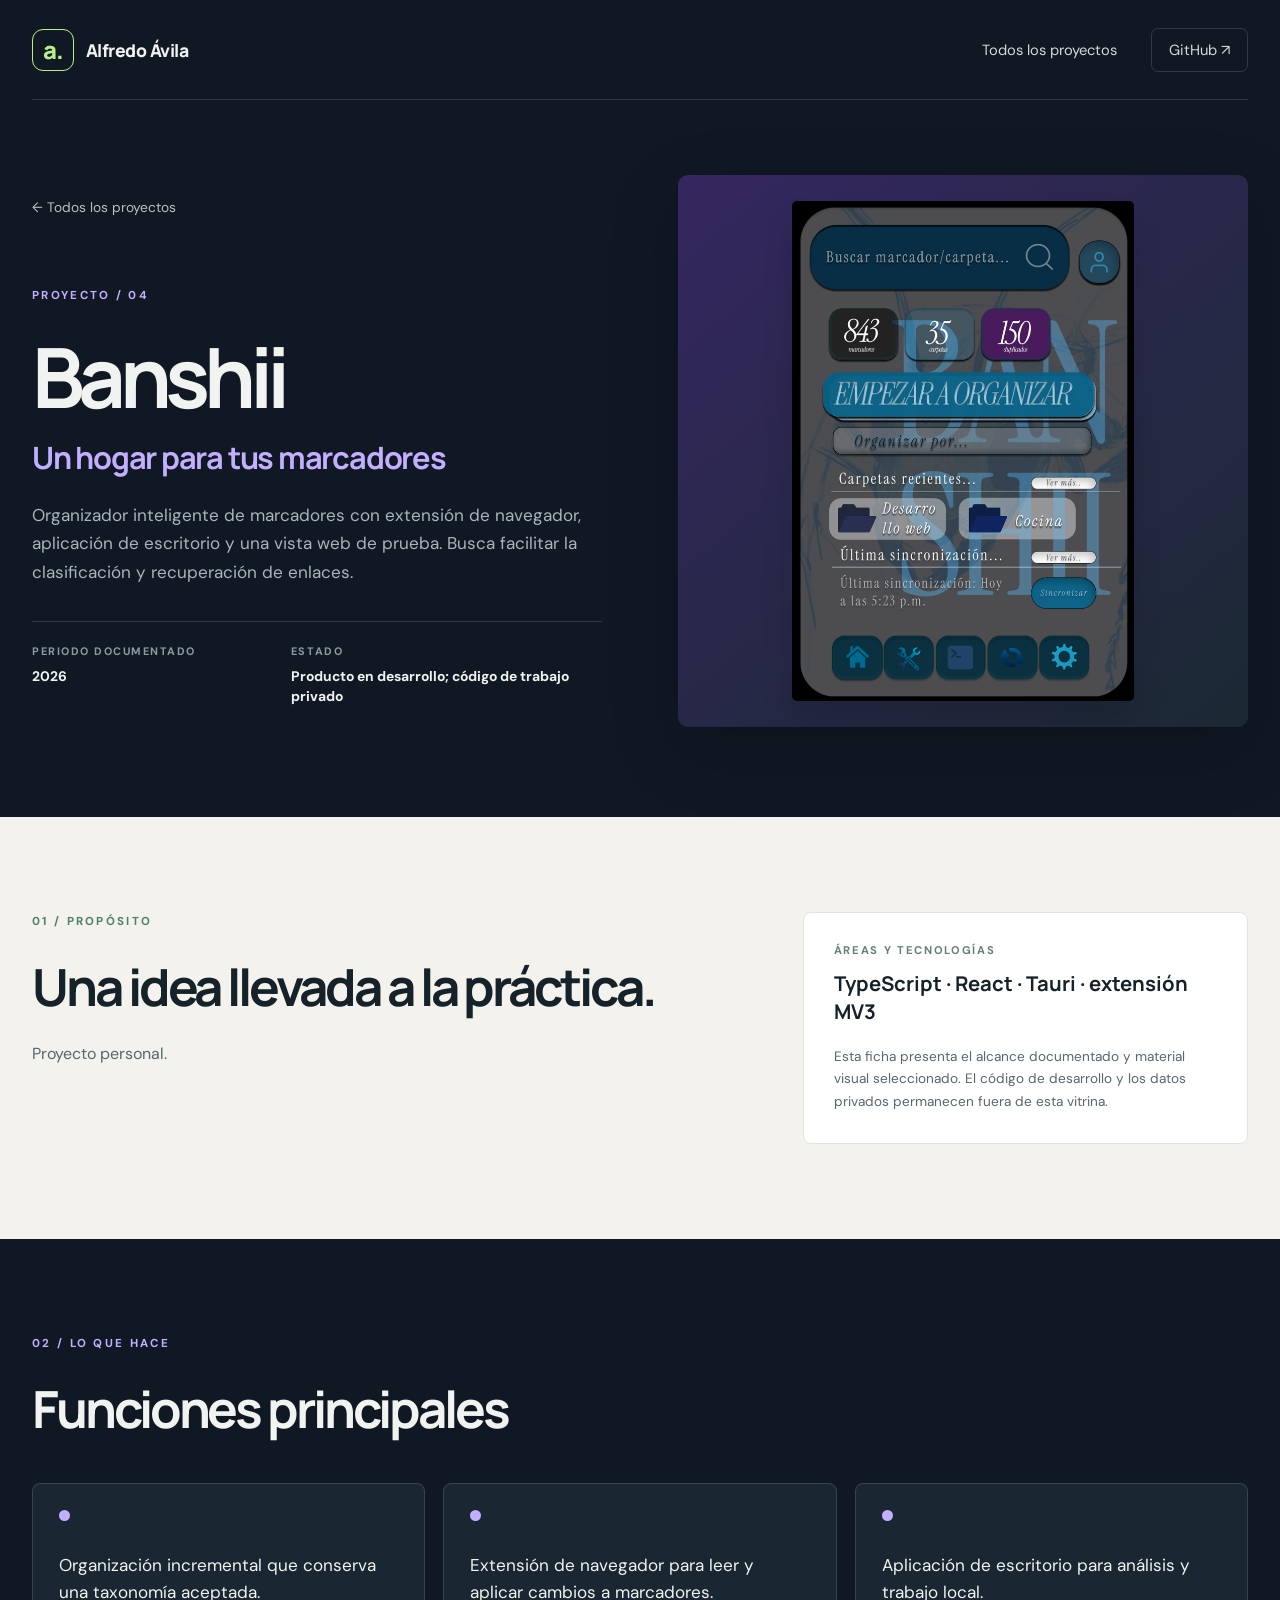
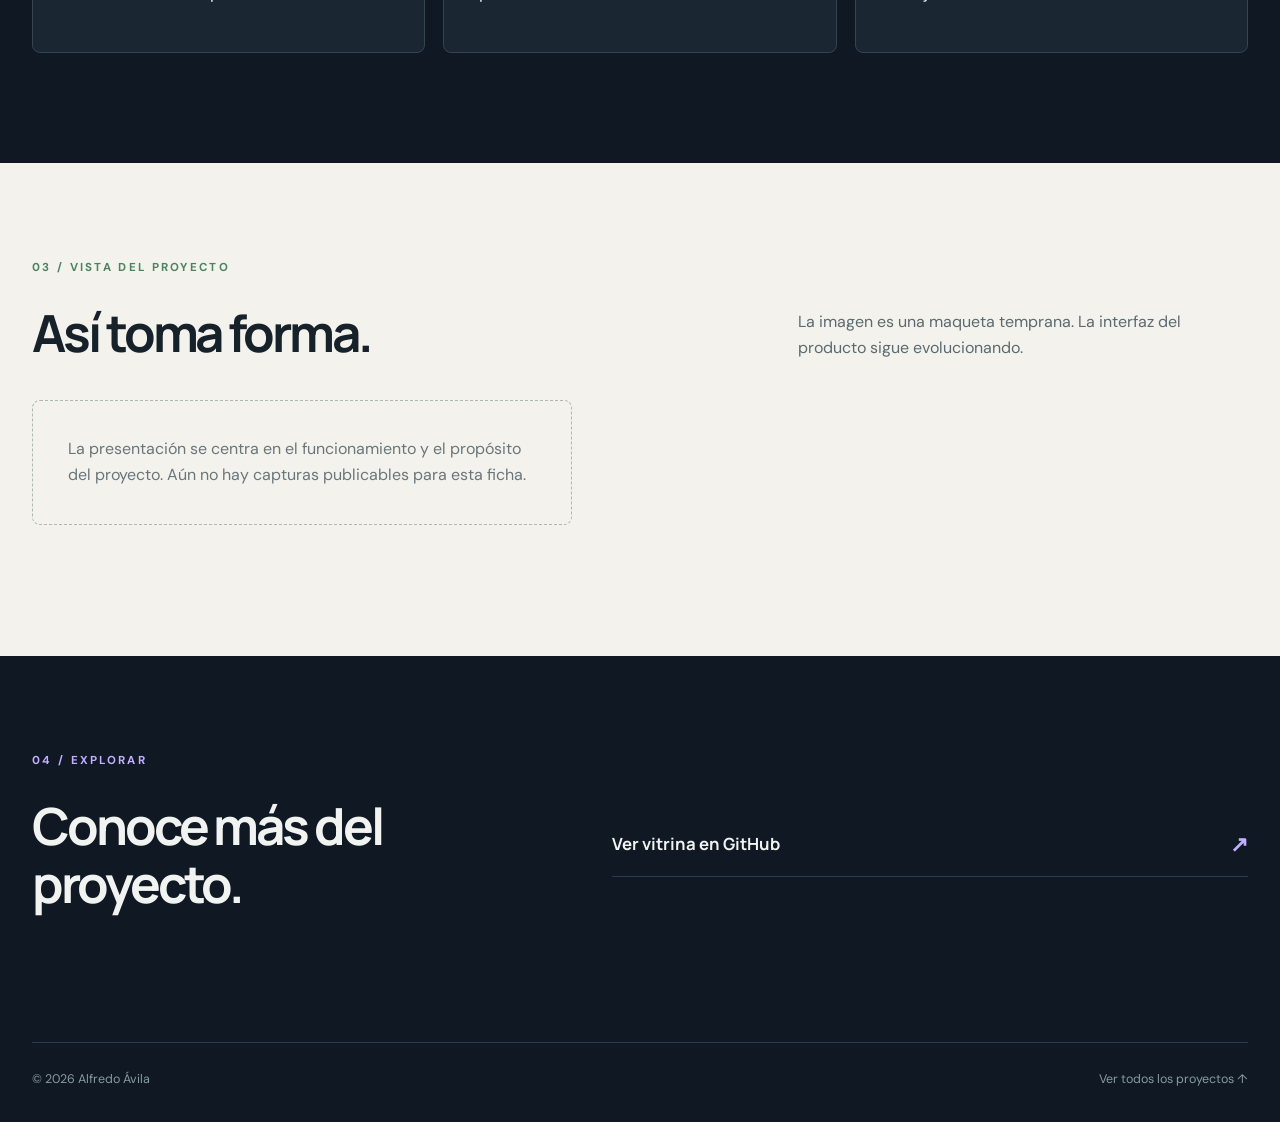
==== projects/banshii-presentacion.html @ 391ba76e "feat: add individual project landing pages" ====
<!doctype html>
<html lang="es">
  <head>
    <meta charset="utf-8" />
    <meta name="viewport" content="width=device-width, initial-scale=1" />
    <meta name="theme-color" content="#101824" />
    <meta name="description" content="Organizador inteligente de marcadores con extensión de navegador, aplicación de escritorio y una vista web de prueba. Busca facilitar la clasificación y recuperación de enlaces." />
    <meta property="og:title" content="Banshii — Alfredo Ávila" />
    <meta property="og:description" content="Un hogar para tus marcadores" />
    <meta property="og:type" content="article" />
    <title>Banshii — Alfredo Ávila</title>
    <link rel="stylesheet" href="../styles.css" />
    <link rel="stylesheet" href="../project.css" />
  </head>
  <body style="--detail-accent:#c2afff;--detail-deep:#352760">
    <a class="skip" href="#contenido">Saltar al contenido</a>
    <header class="site-header">
      <a class="brand" href="../index.html" aria-label="Volver al portafolio"><span class="brand-mark">a.</span><span>Alfredo Ávila</span></a>
      <nav aria-label="Navegación principal"><a href="../index.html#proyectos">Todos los proyectos</a><a class="nav-github" href="https://github.com/alfredoae2578">GitHub ↗</a></nav>
    </header>
    <main id="contenido">
      <section class="detail-hero">
        <div class="detail-hero-copy"><a class="back-link" href="../index.html#proyectos">← Todos los proyectos</a><p class="eyebrow">Proyecto / 04</p><h1>Banshii</h1><p class="detail-tagline">Un hogar para tus marcadores</p><p class="detail-summary">Organizador inteligente de marcadores con extensión de navegador, aplicación de escritorio y una vista web de prueba. Busca facilitar la clasificación y recuperación de enlaces.</p><div class="detail-meta"><span><small>Periodo documentado</small>2026</span><span><small>Estado</small>Producto en desarrollo; código de trabajo privado</span></div></div>
        <div class="detail-hero-visual"><img class="detail-hero-image" src="../assets/banshii-presentacion/banshii-concepto.png" alt="Maqueta inicial de Banshii" /></div>
      </section>
      <section class="detail-story"><div><p class="eyebrow">01 / Propósito</p><h2>Una idea llevada a la práctica.</h2><p>Proyecto personal.</p></div><div class="detail-stack"><span>Áreas y tecnologías</span><strong>TypeScript · React · Tauri · extensión MV3</strong><p>Esta ficha presenta el alcance documentado y material visual seleccionado. El código de desarrollo y los datos privados permanecen fuera de esta vitrina.</p></div></section>
      <section class="detail-features"><p class="eyebrow">02 / Lo que hace</p><h2>Funciones principales</h2><ul><li><span class="feature-dot" aria-hidden="true"></span>Organización incremental que conserva una taxonomía aceptada.</li>
<li><span class="feature-dot" aria-hidden="true"></span>Extensión de navegador para leer y aplicar cambios a marcadores.</li>
<li><span class="feature-dot" aria-hidden="true"></span>Aplicación de escritorio para análisis y trabajo local.</li></ul></section>
      <section class="detail-gallery"><div class="detail-section-heading"><div><p class="eyebrow">03 / Vista del proyecto</p><h2>Así toma forma.</h2></div><p>La imagen es una maqueta temprana. La interfaz del producto sigue evolucionando.</p></div><div class="gallery-grid"><p class="gallery-empty">La presentación se centra en el funcionamiento y el propósito del proyecto. Aún no hay capturas publicables para esta ficha.</p></div></section>
      <section class="detail-resources"><div><p class="eyebrow">04 / Explorar</p><h2>Conoce más del proyecto.</h2></div><div class="resource-list"><a class="resource-link" href="https://github.com/alfredoae2578/banshii-presentacion" target="_blank" rel="noopener noreferrer"><span>Ver vitrina en GitHub</span><span aria-hidden="true">↗</span></a></div></section>
    </main>
    <footer><span>© 2026 Alfredo Ávila</span><a href="../index.html#proyectos">Ver todos los proyectos ↑</a></footer>
  </body>
</html>
---- styles.css ----
@import url('https://fonts.googleapis.com/css2?family=DM+Sans:wght@400;500;600;700&family=Manrope:wght@400;500;600;700;800&display=swap');

:root{color-scheme:dark;--bg:#101824;--surface:#172230;--line:#2d3b48;--text:#f1f3f1;--muted:#a8b5bd;--accent:#b9ef89;--max:1260px;font-family:'DM Sans',Arial,sans-serif}
*{box-sizing:border-box}html{scroll-behavior:smooth}body{margin:0;background:var(--bg);color:var(--text);min-width:320px}a{color:inherit;text-decoration:none}a:focus-visible{outline:3px solid var(--accent);outline-offset:5px;border-radius:4px}.skip{position:absolute;top:-80px;left:1rem;background:var(--accent);color:#102010;padding:.6rem 1rem;z-index:10}.skip:focus{top:1rem}h1,h2,h3,p{margin-top:0}h1,h2,h3{font-family:Manrope,Arial,sans-serif}p{line-height:1.65}
.site-header{width:min(calc(100% - 64px),var(--max));margin:auto;min-height:100px;display:flex;align-items:center;justify-content:space-between;border-bottom:1px solid var(--line)}.brand{display:flex;align-items:center;gap:12px;font-family:Manrope,sans-serif;font-weight:800;font-size:1.1rem;letter-spacing:-.03em}.brand-mark{display:grid;place-items:center;width:42px;height:42px;border:1px solid var(--accent);border-radius:11px;color:var(--accent);font-size:1.5rem;line-height:1}.site-header nav{display:flex;align-items:center;gap:34px;color:#d1d9dc;font-size:.92rem}.site-header nav a:hover,.text-link:hover,.card-bottom a:hover{color:var(--accent)}.site-header .nav-github{border:1px solid var(--line);padding:11px 17px;border-radius:7px}.nav-github span,.text-link span{margin-left:9px}
.hero{width:min(calc(100% - 64px),var(--max));margin:auto;min-height:650px;display:grid;grid-template-columns:1.2fr .8fr;gap:3rem;align-items:center;padding:70px 0 95px}.eyebrow{text-transform:uppercase;letter-spacing:.2em;font-size:.72rem;font-weight:700;color:var(--accent);margin-bottom:27px}.signal{display:inline-block;width:8px;height:8px;margin-right:9px;border-radius:50%;background:var(--accent);box-shadow:0 0 12px var(--accent)}.hero h1{font-size:clamp(3.5rem,6.4vw,6.8rem);letter-spacing:-.075em;line-height:1.04;max-width:800px;margin-bottom:28px;font-weight:800}.hero h1 em{font-style:normal;color:var(--accent)}.hero-intro{max-width:610px;color:var(--muted);font-size:1.12rem}.hero-actions{display:flex;flex-wrap:wrap;gap:28px;align-items:center;margin-top:37px}.button{display:inline-flex;align-items:center;justify-content:space-between;gap:30px;padding:15px 19px;border-radius:7px;font-weight:700}.button-primary{background:var(--accent);color:#122018}.button-primary:hover{background:#d5ffad}.text-link{font-weight:700;font-size:.94rem}
.hero-art{height:490px;position:relative;display:grid;place-items:center;isolation:isolate}.hero-art:before{content:'';position:absolute;width:355px;height:355px;border-radius:50%;background:radial-gradient(circle,#304e42 0,#1a2d32 52%,transparent 72%);filter:blur(6px);z-index:-1}.orbit{position:absolute;border:1px solid #465d5a;border-radius:50%;transform:rotate(-20deg)}.orbit-one{width:460px;height:290px}.orbit-two{width:340px;height:460px;transform:rotate(30deg);opacity:.55}.art-center{width:230px;height:230px;border-radius:60px;background:#c9f0a6;color:#10201c;display:flex;align-items:center;justify-content:center;font:bold 11rem/.8 Manrope;letter-spacing:-.11em;transform:rotate(-9deg);box-shadow:20px 28px 0 #13282a,0 32px 80px #070f17}.art-center span{color:#729a69;align-self:flex-end;margin-bottom:50px}.art-note{position:absolute;background:#263841;border:1px solid #51645f;border-radius:100px;padding:10px 16px;font-size:.78rem;font-weight:700;color:#d7e4db}.note-one{top:65px;left:2%}.note-two{right:0;top:116px}.note-three{bottom:51px;left:18%}
.projects{background:#f3f2ec;color:#17212a;padding:95px max(32px,calc((100vw - var(--max))/2)) 115px}.projects .eyebrow{color:#3c7658}.section-heading{display:flex;justify-content:space-between;align-items:end;gap:3rem;margin-bottom:45px}.section-heading h2{font-size:clamp(2.1rem,3.5vw,3.6rem);letter-spacing:-.055em;line-height:1.15;margin-bottom:0}.section-heading>p{color:#56636c;max-width:365px;margin:0}.project-grid{display:grid;grid-template-columns:repeat(3,minmax(0,1fr));gap:22px}.project-card{border:1px solid #dddeda;background:#fff;border-radius:10px;overflow:hidden;min-width:0;display:flex;flex-direction:column;transition:transform .2s ease,box-shadow .2s ease}.project-card:hover{transform:translateY(-3px);box-shadow:0 20px 35px #16241c13}.project-card-featured{grid-column:span 2}.card-media{height:258px;overflow:hidden}.project-card-featured .card-media{height:310px}.appy-media{background:#819ce9}.appy-media img{display:block;width:100%;height:100%;object-fit:cover;object-position:center}.card-body{padding:25px 27px 23px;display:flex;flex-direction:column;flex:1}.card-category{text-transform:uppercase;letter-spacing:.13em;font-weight:700;font-size:.68rem;color:#607169;margin-bottom:13px}.card-body h3{font-size:1.75rem;letter-spacing:-.05em;line-height:1.2;margin-bottom:9px}.card-body>p:not(.card-category){color:#53616a;font-size:.92rem;line-height:1.65;margin-bottom:30px}.card-bottom{margin-top:auto;padding-top:18px;border-top:1px solid #e4e7e5;display:flex;justify-content:space-between;align-items:center;gap:10px;font-size:.78rem;color:#6f7b7b}.card-bottom a{font-weight:700;color:#214e3a;white-space:nowrap}.card-bottom a span{padding-left:3px}.graphic-media{padding:25px;background:#e7e8e6}.graphic-media>div{width:100%;height:100%;border-radius:7px;position:relative;overflow:hidden;padding:27px;display:flex;flex-direction:column;justify-content:space-between}.graphic-media strong{font-family:Manrope,sans-serif;font-weight:800;letter-spacing:-.05em;line-height:1.13;font-size:clamp(1.7rem,2.6vw,2.5rem);position:relative;z-index:1}.graphic-kicker{letter-spacing:.22em;font-size:.65rem;font-weight:800;position:relative;z-index:1}.graphic-cais{background:linear-gradient(130deg,#005737,#14804f);color:#fff}.graphic-cais:after{content:'';width:200px;height:200px;border:1px solid #a6d3b6;border-radius:50%;position:absolute;right:-45px;top:17px;box-shadow:0 0 0 44px #ffffff12,0 0 0 88px #ffffff0b}.graphic-pills{display:flex;gap:7px}.graphic-pills span{font-size:.63rem;border:1px solid #a9d8bc;border-radius:30px;padding:6px 8px}.graphic-banshii{background:#1d1c32;color:#e1d8ff}.bookmark-stack{position:absolute;right:17px;top:42px;display:grid;gap:7px;transform:rotate(9deg);opacity:.8}.bookmark-stack span{border-radius:6px;padding:9px 15px;background:#806bd6;color:#fff;font-size:.7rem}.bookmark-stack span:nth-child(2){transform:translateX(-35px);background:#a27ee9}.bookmark-stack span:nth-child(3){transform:translateX(-10px);background:#594b9f}.graphic-fuchibol{background:#0b372b;color:#e8f5ce}.field-lines{border:1px solid #9bb99577;border-radius:50%;width:270px;height:270px;position:absolute;right:-80px;bottom:-80px;box-shadow:0 0 0 35px #ffffff0a,0 0 0 70px #ffffff0a}.graphic-living{background:#eadfcd;color:#253d37}.node{position:absolute;border:1px solid #648878;border-radius:50%}.node-a{width:180px;height:180px;right:-25px;top:0}.node-b{width:85px;height:85px;right:80px;top:70px}.node-c{width:22px;height:22px;right:50px;bottom:26px;background:#648878}.graphic-cimafix{background:#e8cba6;color:#3c3b2b}.report-chip{align-self:flex-start;border:1px solid #79664a;border-radius:5px;padding:8px 10px;font-size:.67rem;font-weight:700}.graphic-triage{background:#1d4962;color:#eaf4f8}.pulse-line{position:absolute;right:5px;bottom:-30px;font-size:9rem;color:#a3d7dc44;letter-spacing:-.1em;white-space:nowrap}.graphic-transcriber{background:#e3e8df;color:#283e36}.waveform{font-size:2.7rem;letter-spacing:-.25em;color:#6e9d7e}.graphic-resona{background:#24283e;color:#e7e9f8}.resona-rings{border:1px solid #9caae1;border-radius:50%;width:150px;height:150px;position:absolute;right:12px;bottom:-30px;box-shadow:0 0 0 25px #9caae124,0 0 0 50px #9caae116}
.approach{width:min(calc(100% - 64px),var(--max));margin:auto;padding:100px 0 110px}.approach-row{display:grid;grid-template-columns:1.4fr .6fr;gap:80px}.approach h2{font-size:clamp(2.2rem,4vw,4.25rem);letter-spacing:-.06em;line-height:1.13;margin:0}.approach-row p{color:var(--muted);margin-bottom:26px}footer{border-top:1px solid var(--line);width:min(calc(100% - 64px),var(--max));margin:auto;padding:28px 0 35px;display:flex;justify-content:space-between;gap:20px;color:#8799a1;font-size:.78rem}footer a:hover{color:var(--accent)}
@media(max-width:1000px){.project-grid{grid-template-columns:repeat(2,minmax(0,1fr))}.hero{grid-template-columns:1fr .7fr}.hero-art{transform:scale(.75);margin:-50px}.approach-row{gap:35px}}@media(max-width:700px){.site-header{width:calc(100% - 36px);min-height:72px}.site-header nav{gap:14px}.site-header nav a:not(.nav-github){display:none}.site-header .nav-github{padding:8px 10px}.hero{width:calc(100% - 36px);display:flex;flex-direction:column;gap:0;min-height:auto;padding:75px 0 60px}.hero h1{font-size:clamp(3.45rem,14vw,5.2rem)}.hero-intro{font-size:1rem}.hero-art{height:240px;width:100%;transform:scale(.58);margin:-10px 0 -45px}.projects{padding:70px 18px 80px}.section-heading{display:block}.section-heading>p{margin-top:20px}.project-grid{grid-template-columns:1fr}.project-card-featured{grid-column:auto}.project-card-featured .card-media{height:230px}.card-media{height:235px}.approach{width:calc(100% - 36px);padding:75px 0}.approach-row{display:block}.approach-row>div{margin-top:25px}footer{width:calc(100% - 36px);flex-direction:column;gap:8px}.card-bottom{font-size:.72rem}}
@media(prefers-reduced-motion:reduce){html{scroll-behavior:auto}.project-card{transition:none}}
---- project.css ----
.detail-hero{width:min(calc(100% - 64px),var(--max));margin:auto;min-height:670px;display:grid;grid-template-columns:1fr 1fr;gap:6vw;align-items:center;padding:75px 0 90px}.back-link{display:inline-block;color:#b5c1c5;font-size:.86rem;margin-bottom:70px}.back-link:hover{color:var(--detail-accent)}.detail-hero .eyebrow,.detail-story .eyebrow,.detail-features .eyebrow,.detail-gallery .eyebrow,.detail-resources .eyebrow{color:var(--detail-accent)}.detail-hero h1{font-size:clamp(3.5rem,6.5vw,6.8rem);letter-spacing:-.075em;line-height:1.06;margin:0 0 18px;overflow-wrap:anywhere}.detail-tagline{font-size:clamp(1.4rem,2.4vw,2.5rem);font-family:Manrope,Arial,sans-serif;font-weight:700;line-height:1.3;letter-spacing:-.04em;color:var(--detail-accent);margin-bottom:23px}.detail-summary{color:var(--muted);font-size:1.07rem;max-width:600px}.detail-meta{border-top:1px solid var(--line);margin-top:35px;padding-top:22px;display:grid;grid-template-columns:1fr 1.3fr;gap:20px;font-size:.87rem;font-weight:700}.detail-meta span{line-height:1.4}.detail-meta small{display:block;color:#8c9ba2;font-size:.68rem;text-transform:uppercase;letter-spacing:.14em;margin-bottom:8px}.detail-hero-visual{min-width:0;min-height:440px;border-radius:10px;background:linear-gradient(140deg,var(--detail-deep),#1b2933);display:grid;place-items:center;padding:26px;overflow:hidden;box-shadow:0 22px 70px #0003}.detail-hero-image{max-width:100%;max-height:500px;object-fit:contain;display:block;border-radius:5px;box-shadow:0 20px 30px #0002}.detail-type-art{position:relative;width:100%;height:390px;display:flex;align-items:end;padding:25px;border:1px solid #ffffff28;border-radius:7px;overflow:hidden}.detail-type-art:before{content:'';position:absolute;width:370px;height:370px;right:-70px;top:-105px;border:1px solid var(--detail-accent);border-radius:50%;box-shadow:0 0 0 55px #ffffff0e,0 0 0 110px #ffffff09}.detail-type-art span{font-family:Manrope,Arial,sans-serif;font-size:clamp(2.6rem,5vw,5rem);line-height:1.03;letter-spacing:-.07em;font-weight:800;color:var(--detail-accent);max-width:90%;overflow-wrap:anywhere;z-index:1}.detail-type-art b{position:absolute;top:24px;right:28px;font-size:4rem;color:#ffffffb5;font-weight:400}
.detail-story{background:#f3f2ec;color:#16222a;padding:95px max(32px,calc((100vw - var(--max))/2));display:grid;grid-template-columns:1.2fr .8fr;gap:8vw}.detail-story .eyebrow,.detail-gallery .eyebrow{color:#4d8264}.detail-story h2,.detail-features h2,.detail-gallery h2,.detail-resources h2{font-size:clamp(2.3rem,4vw,4.1rem);line-height:1.13;letter-spacing:-.06em;margin-bottom:25px}.detail-story p:not(.eyebrow){max-width:600px;color:#58666d}.detail-stack{align-self:center;background:#fff;border:1px solid #e2e5df;border-radius:8px;padding:30px}.detail-stack>span{display:block;font-size:.7rem;text-transform:uppercase;letter-spacing:.15em;color:#63806f;font-weight:700;margin-bottom:12px}.detail-stack strong{font-family:Manrope,Arial,sans-serif;font-size:1.27rem;line-height:1.4}.detail-stack p{margin:20px 0 0;font-size:.85rem}.detail-features{width:min(calc(100% - 64px),var(--max));margin:auto;padding:95px 0 110px}.detail-features ul{list-style:none;padding:0;margin:45px 0 0;display:grid;grid-template-columns:repeat(3,1fr);gap:18px}.detail-features li{min-height:170px;background:#1a2733;border:1px solid #354550;border-radius:8px;padding:26px;font-size:1.07rem;line-height:1.6}.feature-dot{display:block;width:11px;height:11px;border-radius:50%;background:var(--detail-accent);margin-bottom:31px}
.detail-gallery{background:#f3f2ec;color:#17212a;padding:95px max(32px,calc((100vw - var(--max))/2)) 115px}.detail-section-heading{display:flex;justify-content:space-between;gap:50px;align-items:end;margin-bottom:38px}.detail-section-heading h2{margin-bottom:0}.detail-section-heading>p{max-width:450px;color:#5b6a70;margin-bottom:0}.gallery-grid{display:flex;flex-wrap:wrap;align-items:start;gap:22px}.gallery-item{margin:0;background:#fff;border:1px solid #e0e2de;border-radius:8px;padding:16px;display:flex;flex-direction:column;gap:11px;max-width:100%}.gallery-item img{display:block;max-width:100%;height:auto;border-radius:5px}.gallery-phone{width:min(260px,calc(50% - 12px))}.gallery-wide{width:min(700px,100%)}.gallery-item figcaption{font-size:.77rem;color:#69777c}.gallery-empty{color:#6a767b;border:1px dashed #aeb8b3;border-radius:8px;padding:35px;max-width:540px}.detail-resources{width:min(calc(100% - 64px),var(--max));margin:auto;padding:95px 0 105px;display:grid;grid-template-columns:.9fr 1.1fr;gap:60px}.resource-list{align-self:center}.resource-link{display:flex;align-items:center;justify-content:space-between;padding:18px 0;border-bottom:1px solid var(--line);font-family:Manrope,Arial,sans-serif;font-size:1.05rem;font-weight:700}.resource-link:hover{color:var(--detail-accent)}.resource-link span:last-child{font-size:1.35rem;color:var(--detail-accent)}
@media(max-width:800px){.detail-hero{grid-template-columns:1fr;gap:35px;padding:45px 0 75px}.back-link{margin-bottom:50px}.detail-hero-visual{min-height:350px}.detail-story{grid-template-columns:1fr;gap:30px}.detail-features ul{grid-template-columns:1fr}.detail-features li{min-height:110px}.detail-resources{grid-template-columns:1fr;gap:5px}}@media(max-width:600px){.detail-hero,.detail-features,.detail-resources{width:calc(100% - 36px)}.detail-hero{padding:30px 0 65px}.detail-hero h1{font-size:clamp(3.2rem,14vw,5rem)}.detail-meta{grid-template-columns:1fr;gap:18px}.detail-hero-visual{min-height:240px;padding:15px}.detail-hero-image{max-height:350px}.detail-type-art{height:260px}.detail-story,.detail-gallery{padding:70px 18px}.detail-features{padding:70px 0}.detail-features ul{margin-top:25px}.detail-section-heading{display:block}.detail-section-heading>p{margin-top:20px}.gallery-phone{width:calc(50% - 11px);padding:8px}.gallery-wide{padding:8px}.detail-resources{padding:70px 0}.resource-link{font-size:.93rem}}
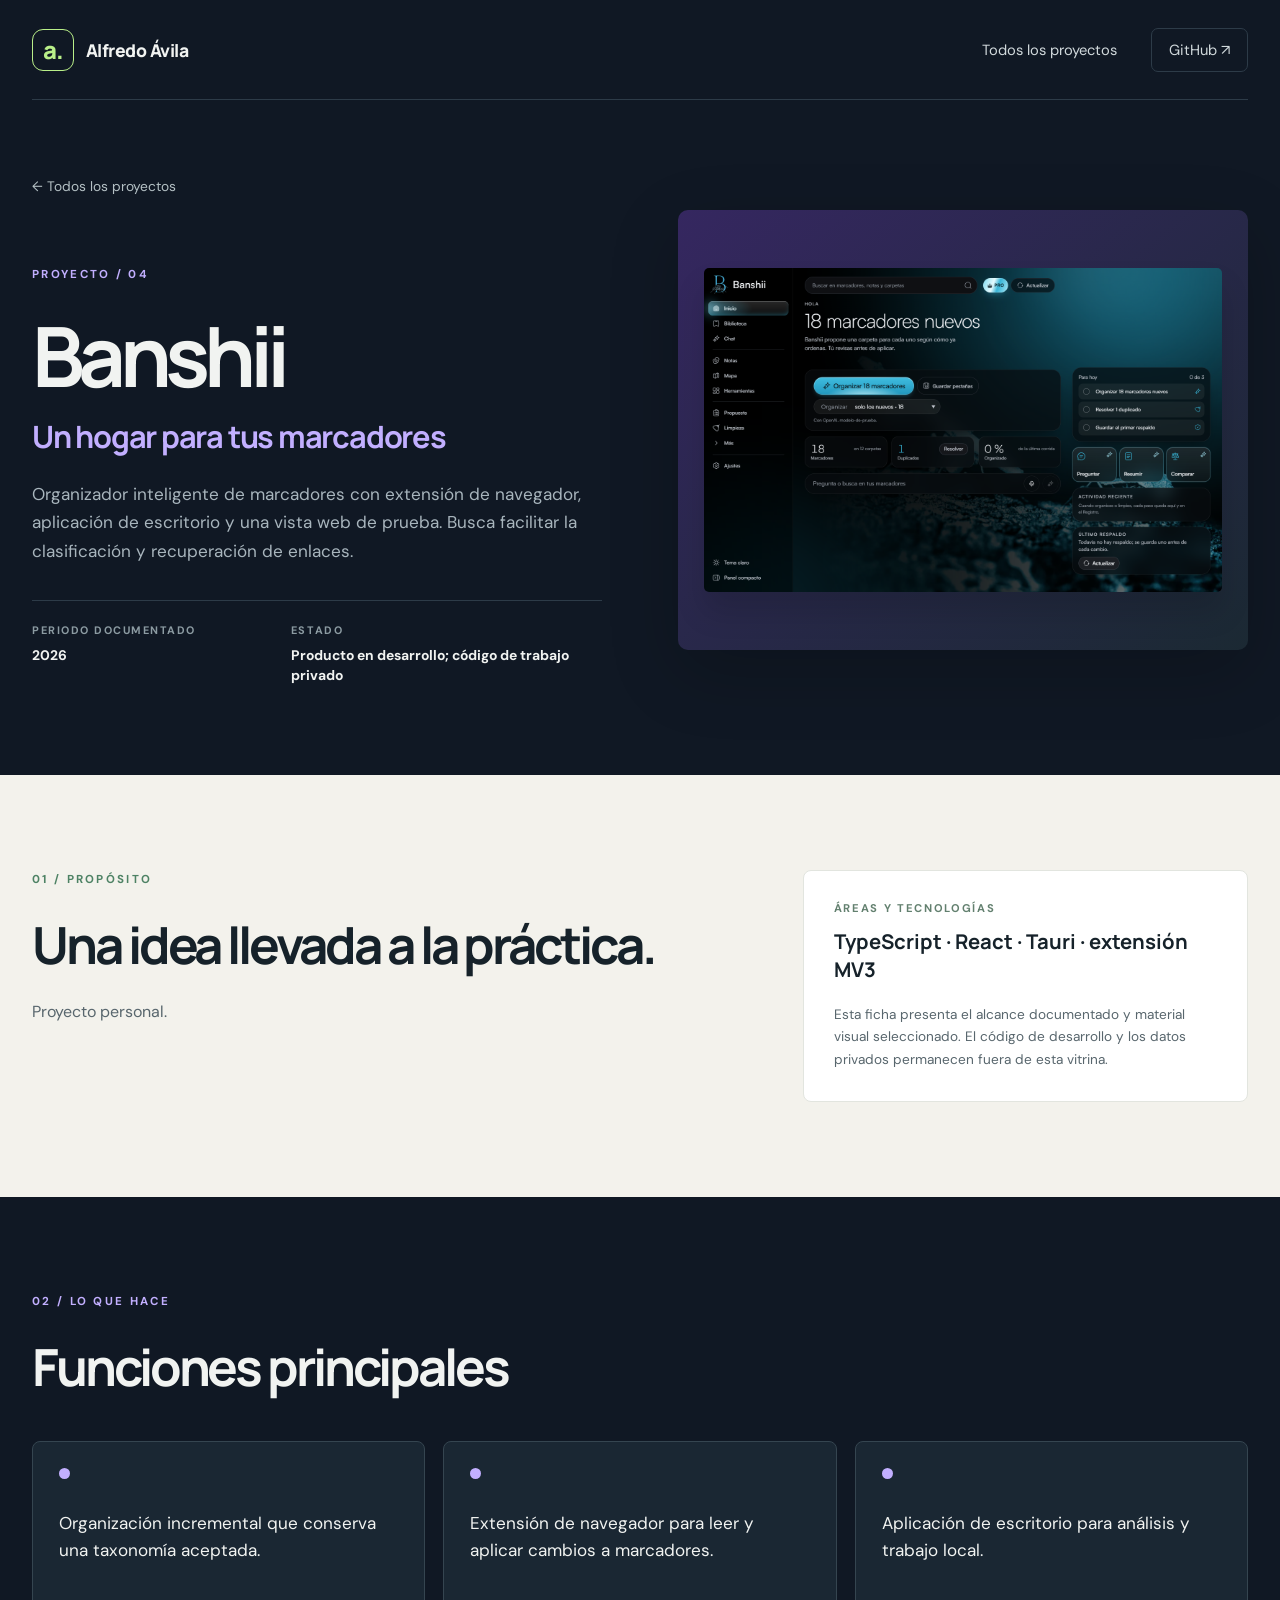
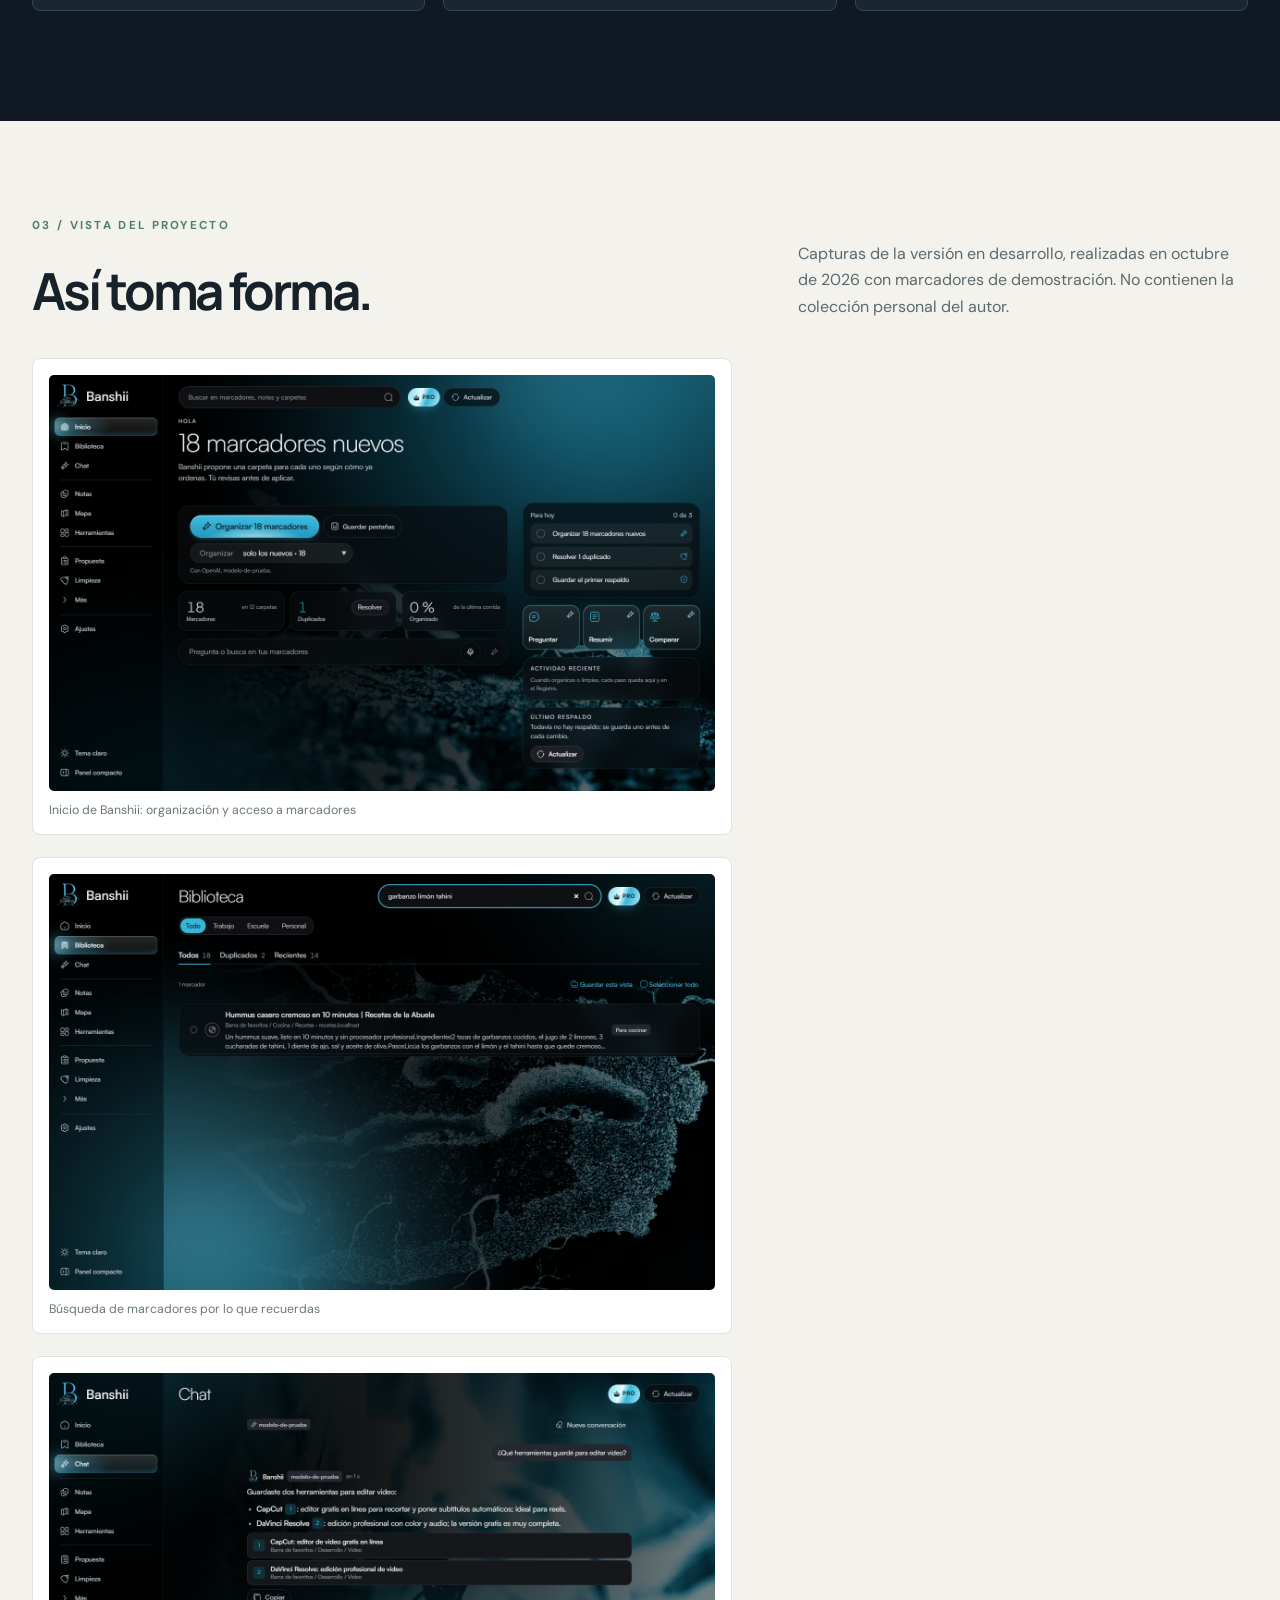
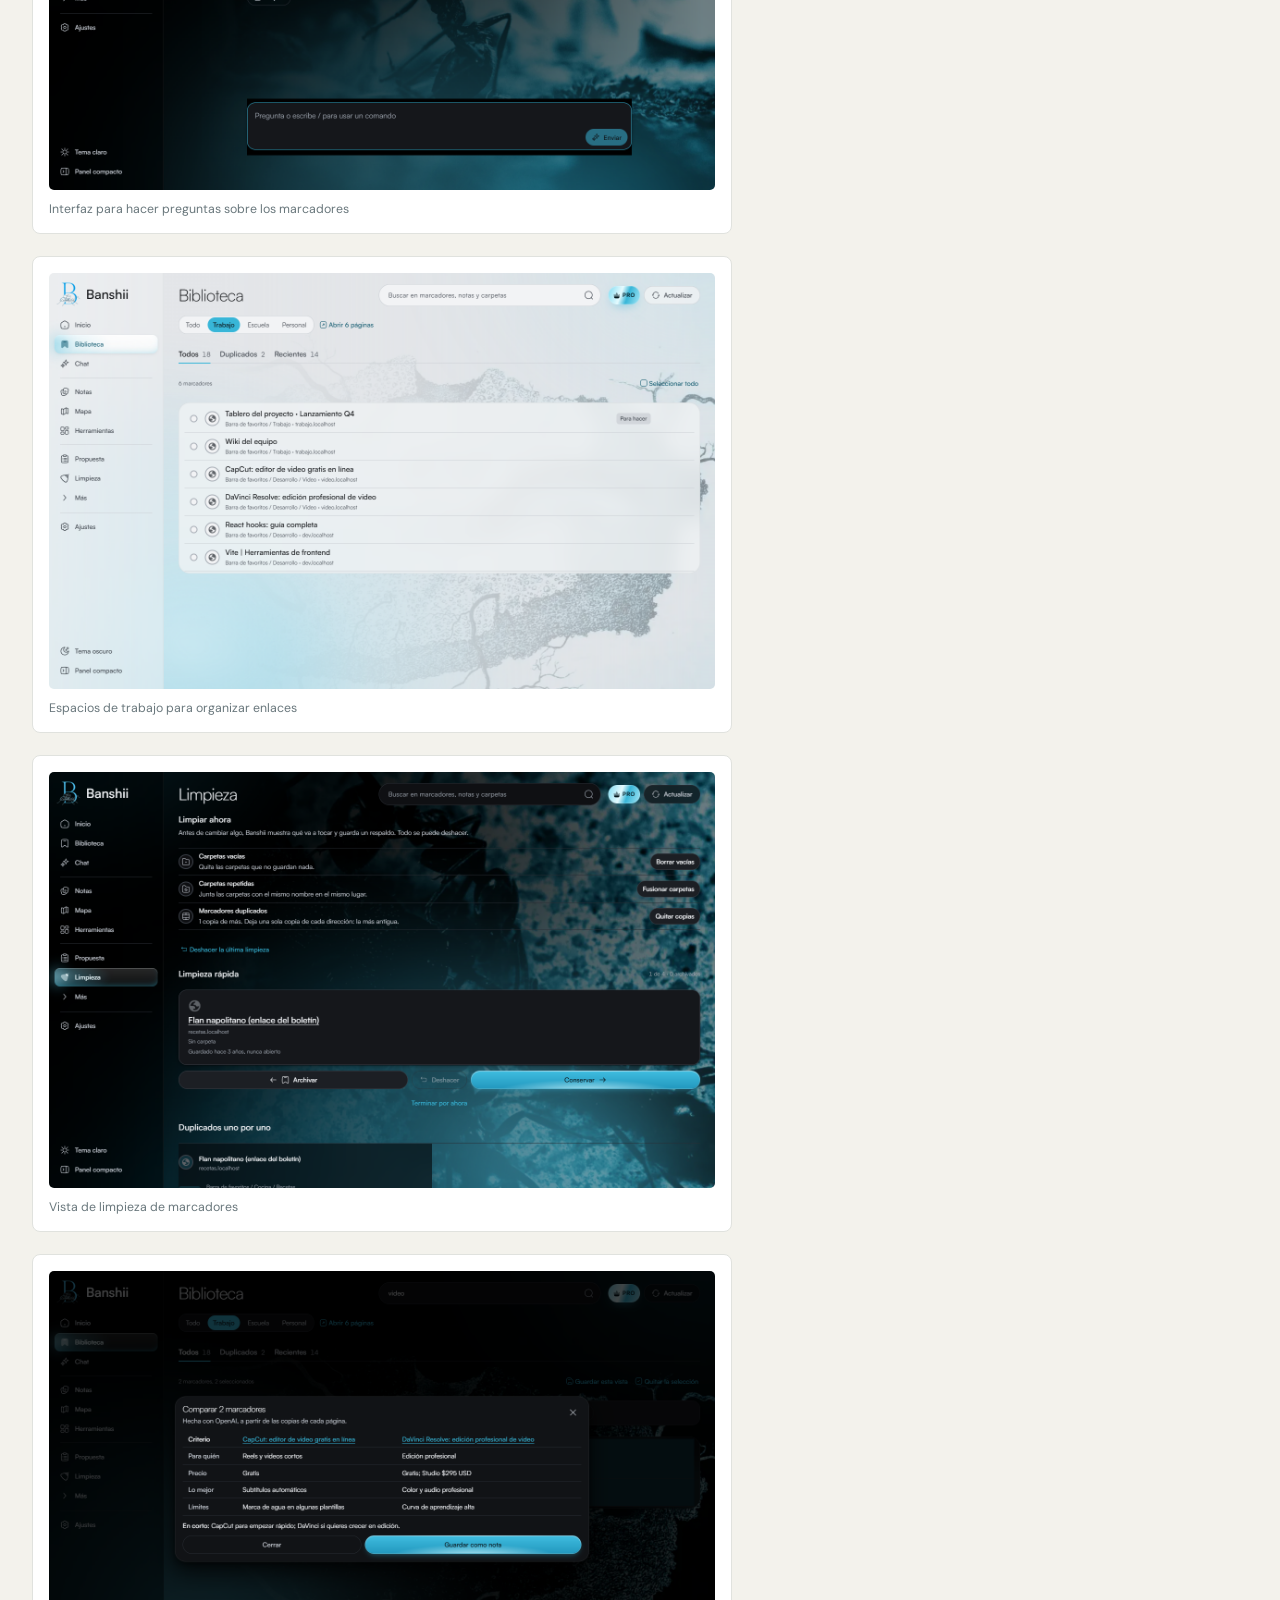
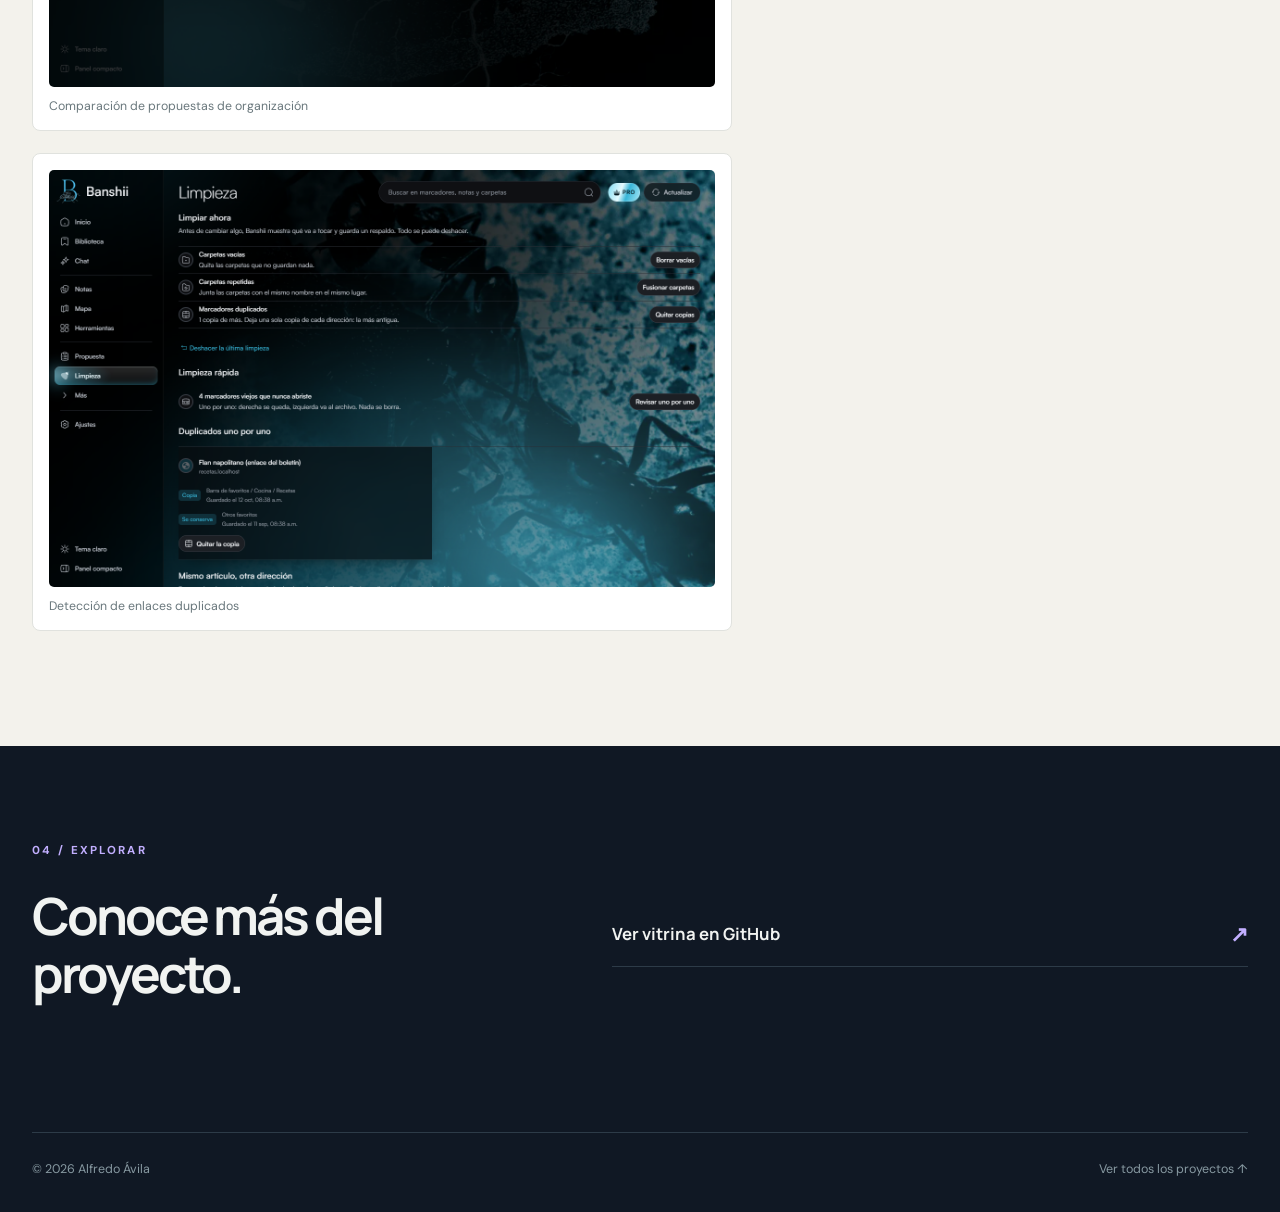
==== commit 8d1bc4e8: "feat: refresh project galleries with current evidence" ====
--- a/projects/banshii-presentacion.html
+++ b/projects/banshii-presentacion.html
@@ -21,13 +21,19 @@
     <main id="contenido">
       <section class="detail-hero">
         <div class="detail-hero-copy"><a class="back-link" href="../index.html#proyectos">← Todos los proyectos</a><p class="eyebrow">Proyecto / 04</p><h1>Banshii</h1><p class="detail-tagline">Un hogar para tus marcadores</p><p class="detail-summary">Organizador inteligente de marcadores con extensión de navegador, aplicación de escritorio y una vista web de prueba. Busca facilitar la clasificación y recuperación de enlaces.</p><div class="detail-meta"><span><small>Periodo documentado</small>2026</span><span><small>Estado</small>Producto en desarrollo; código de trabajo privado</span></div></div>
-        <div class="detail-hero-visual"><img class="detail-hero-image" src="../assets/banshii-presentacion/banshii-concepto.png" alt="Maqueta inicial de Banshii" /></div>
+        <div class="detail-hero-visual"><img class="detail-hero-image" src="../assets/banshii-presentacion/banshii-inicio-2026.png" alt="Inicio de Banshii: organización y acceso a marcadores" /></div>
       </section>
       <section class="detail-story"><div><p class="eyebrow">01 / Propósito</p><h2>Una idea llevada a la práctica.</h2><p>Proyecto personal.</p></div><div class="detail-stack"><span>Áreas y tecnologías</span><strong>TypeScript · React · Tauri · extensión MV3</strong><p>Esta ficha presenta el alcance documentado y material visual seleccionado. El código de desarrollo y los datos privados permanecen fuera de esta vitrina.</p></div></section>
       <section class="detail-features"><p class="eyebrow">02 / Lo que hace</p><h2>Funciones principales</h2><ul><li><span class="feature-dot" aria-hidden="true"></span>Organización incremental que conserva una taxonomía aceptada.</li>
 <li><span class="feature-dot" aria-hidden="true"></span>Extensión de navegador para leer y aplicar cambios a marcadores.</li>
 <li><span class="feature-dot" aria-hidden="true"></span>Aplicación de escritorio para análisis y trabajo local.</li></ul></section>
-      <section class="detail-gallery"><div class="detail-section-heading"><div><p class="eyebrow">03 / Vista del proyecto</p><h2>Así toma forma.</h2></div><p>La imagen es una maqueta temprana. La interfaz del producto sigue evolucionando.</p></div><div class="gallery-grid"><p class="gallery-empty">La presentación se centra en el funcionamiento y el propósito del proyecto. Aún no hay capturas publicables para esta ficha.</p></div></section>
+      <section class="detail-gallery"><div class="detail-section-heading"><div><p class="eyebrow">03 / Vista del proyecto</p><h2>Así toma forma.</h2></div><p>Capturas de la versión en desarrollo, realizadas en octubre de 2026 con marcadores de demostración. No contienen la colección personal del autor.</p></div><div class="gallery-grid"><figure class="gallery-item gallery-wide"><a href="../assets/banshii-presentacion/banshii-inicio-2026.png" target="_blank" rel="noopener noreferrer" aria-label="Ampliar: Inicio de Banshii: organización y acceso a marcadores"><img loading="lazy" src="../assets/banshii-presentacion/banshii-inicio-2026.png" alt="Inicio de Banshii: organización y acceso a marcadores" /></a><figcaption>Inicio de Banshii: organización y acceso a marcadores</figcaption></figure>
+<figure class="gallery-item gallery-wide"><a href="../assets/banshii-presentacion/banshii-busqueda-2026.png" target="_blank" rel="noopener noreferrer" aria-label="Ampliar: Búsqueda de marcadores por lo que recuerdas"><img loading="lazy" src="../assets/banshii-presentacion/banshii-busqueda-2026.png" alt="Búsqueda de marcadores por lo que recuerdas" /></a><figcaption>Búsqueda de marcadores por lo que recuerdas</figcaption></figure>
+<figure class="gallery-item gallery-wide"><a href="../assets/banshii-presentacion/banshii-preguntas-2026.png" target="_blank" rel="noopener noreferrer" aria-label="Ampliar: Interfaz para hacer preguntas sobre los marcadores"><img loading="lazy" src="../assets/banshii-presentacion/banshii-preguntas-2026.png" alt="Interfaz para hacer preguntas sobre los marcadores" /></a><figcaption>Interfaz para hacer preguntas sobre los marcadores</figcaption></figure>
+<figure class="gallery-item gallery-wide"><a href="../assets/banshii-presentacion/banshii-espacios-2026.png" target="_blank" rel="noopener noreferrer" aria-label="Ampliar: Espacios de trabajo para organizar enlaces"><img loading="lazy" src="../assets/banshii-presentacion/banshii-espacios-2026.png" alt="Espacios de trabajo para organizar enlaces" /></a><figcaption>Espacios de trabajo para organizar enlaces</figcaption></figure>
+<figure class="gallery-item gallery-wide"><a href="../assets/banshii-presentacion/banshii-limpieza-2026.png" target="_blank" rel="noopener noreferrer" aria-label="Ampliar: Vista de limpieza de marcadores"><img loading="lazy" src="../assets/banshii-presentacion/banshii-limpieza-2026.png" alt="Vista de limpieza de marcadores" /></a><figcaption>Vista de limpieza de marcadores</figcaption></figure>
+<figure class="gallery-item gallery-wide"><a href="../assets/banshii-presentacion/banshii-comparar-2026.png" target="_blank" rel="noopener noreferrer" aria-label="Ampliar: Comparación de propuestas de organización"><img loading="lazy" src="../assets/banshii-presentacion/banshii-comparar-2026.png" alt="Comparación de propuestas de organización" /></a><figcaption>Comparación de propuestas de organización</figcaption></figure>
+<figure class="gallery-item gallery-wide"><a href="../assets/banshii-presentacion/banshii-duplicados-2026.png" target="_blank" rel="noopener noreferrer" aria-label="Ampliar: Detección de enlaces duplicados"><img loading="lazy" src="../assets/banshii-presentacion/banshii-duplicados-2026.png" alt="Detección de enlaces duplicados" /></a><figcaption>Detección de enlaces duplicados</figcaption></figure></div></section>
       <section class="detail-resources"><div><p class="eyebrow">04 / Explorar</p><h2>Conoce más del proyecto.</h2></div><div class="resource-list"><a class="resource-link" href="https://github.com/alfredoae2578/banshii-presentacion" target="_blank" rel="noopener noreferrer"><span>Ver vitrina en GitHub</span><span aria-hidden="true">↗</span></a></div></section>
     </main>
     <footer><span>© 2026 Alfredo Ávila</span><a href="../index.html#proyectos">Ver todos los proyectos ↑</a></footer>
--- a/styles.css
+++ b/styles.css
@@ -9,3 +9,5 @@
 .approach{width:min(calc(100% - 64px),var(--max));margin:auto;padding:100px 0 110px}.approach-row{display:grid;grid-template-columns:1.4fr .6fr;gap:80px}.approach h2{font-size:clamp(2.2rem,4vw,4.25rem);letter-spacing:-.06em;line-height:1.13;margin:0}.approach-row p{color:var(--muted);margin-bottom:26px}footer{border-top:1px solid var(--line);width:min(calc(100% - 64px),var(--max));margin:auto;padding:28px 0 35px;display:flex;justify-content:space-between;gap:20px;color:#8799a1;font-size:.78rem}footer a:hover{color:var(--accent)}
 @media(max-width:1000px){.project-grid{grid-template-columns:repeat(2,minmax(0,1fr))}.hero{grid-template-columns:1fr .7fr}.hero-art{transform:scale(.75);margin:-50px}.approach-row{gap:35px}}@media(max-width:700px){.site-header{width:calc(100% - 36px);min-height:72px}.site-header nav{gap:14px}.site-header nav a:not(.nav-github){display:none}.site-header .nav-github{padding:8px 10px}.hero{width:calc(100% - 36px);display:flex;flex-direction:column;gap:0;min-height:auto;padding:75px 0 60px}.hero h1{font-size:clamp(3.45rem,14vw,5.2rem)}.hero-intro{font-size:1rem}.hero-art{height:240px;width:100%;transform:scale(.58);margin:-10px 0 -45px}.projects{padding:70px 18px 80px}.section-heading{display:block}.section-heading>p{margin-top:20px}.project-grid{grid-template-columns:1fr}.project-card-featured{grid-column:auto}.project-card-featured .card-media{height:230px}.card-media{height:235px}.approach{width:calc(100% - 36px);padding:75px 0}.approach-row{display:block}.approach-row>div{margin-top:25px}footer{width:calc(100% - 36px);flex-direction:column;gap:8px}.card-bottom{font-size:.72rem}}
 @media(prefers-reduced-motion:reduce){html{scroll-behavior:auto}.project-card{transition:none}}
+
+.project-shot{background:#17212a}.project-shot img{display:block;width:100%;height:100%;object-fit:cover;object-position:center top}
--- a/project.css
+++ b/project.css
@@ -2,3 +2,5 @@
 .detail-story{background:#f3f2ec;color:#16222a;padding:95px max(32px,calc((100vw - var(--max))/2));display:grid;grid-template-columns:1.2fr .8fr;gap:8vw}.detail-story .eyebrow,.detail-gallery .eyebrow{color:#4d8264}.detail-story h2,.detail-features h2,.detail-gallery h2,.detail-resources h2{font-size:clamp(2.3rem,4vw,4.1rem);line-height:1.13;letter-spacing:-.06em;margin-bottom:25px}.detail-story p:not(.eyebrow){max-width:600px;color:#58666d}.detail-stack{align-self:center;background:#fff;border:1px solid #e2e5df;border-radius:8px;padding:30px}.detail-stack>span{display:block;font-size:.7rem;text-transform:uppercase;letter-spacing:.15em;color:#63806f;font-weight:700;margin-bottom:12px}.detail-stack strong{font-family:Manrope,Arial,sans-serif;font-size:1.27rem;line-height:1.4}.detail-stack p{margin:20px 0 0;font-size:.85rem}.detail-features{width:min(calc(100% - 64px),var(--max));margin:auto;padding:95px 0 110px}.detail-features ul{list-style:none;padding:0;margin:45px 0 0;display:grid;grid-template-columns:repeat(3,1fr);gap:18px}.detail-features li{min-height:170px;background:#1a2733;border:1px solid #354550;border-radius:8px;padding:26px;font-size:1.07rem;line-height:1.6}.feature-dot{display:block;width:11px;height:11px;border-radius:50%;background:var(--detail-accent);margin-bottom:31px}
 .detail-gallery{background:#f3f2ec;color:#17212a;padding:95px max(32px,calc((100vw - var(--max))/2)) 115px}.detail-section-heading{display:flex;justify-content:space-between;gap:50px;align-items:end;margin-bottom:38px}.detail-section-heading h2{margin-bottom:0}.detail-section-heading>p{max-width:450px;color:#5b6a70;margin-bottom:0}.gallery-grid{display:flex;flex-wrap:wrap;align-items:start;gap:22px}.gallery-item{margin:0;background:#fff;border:1px solid #e0e2de;border-radius:8px;padding:16px;display:flex;flex-direction:column;gap:11px;max-width:100%}.gallery-item img{display:block;max-width:100%;height:auto;border-radius:5px}.gallery-phone{width:min(260px,calc(50% - 12px))}.gallery-wide{width:min(700px,100%)}.gallery-item figcaption{font-size:.77rem;color:#69777c}.gallery-empty{color:#6a767b;border:1px dashed #aeb8b3;border-radius:8px;padding:35px;max-width:540px}.detail-resources{width:min(calc(100% - 64px),var(--max));margin:auto;padding:95px 0 105px;display:grid;grid-template-columns:.9fr 1.1fr;gap:60px}.resource-list{align-self:center}.resource-link{display:flex;align-items:center;justify-content:space-between;padding:18px 0;border-bottom:1px solid var(--line);font-family:Manrope,Arial,sans-serif;font-size:1.05rem;font-weight:700}.resource-link:hover{color:var(--detail-accent)}.resource-link span:last-child{font-size:1.35rem;color:var(--detail-accent)}
 @media(max-width:800px){.detail-hero{grid-template-columns:1fr;gap:35px;padding:45px 0 75px}.back-link{margin-bottom:50px}.detail-hero-visual{min-height:350px}.detail-story{grid-template-columns:1fr;gap:30px}.detail-features ul{grid-template-columns:1fr}.detail-features li{min-height:110px}.detail-resources{grid-template-columns:1fr;gap:5px}}@media(max-width:600px){.detail-hero,.detail-features,.detail-resources{width:calc(100% - 36px)}.detail-hero{padding:30px 0 65px}.detail-hero h1{font-size:clamp(3.2rem,14vw,5rem)}.detail-meta{grid-template-columns:1fr;gap:18px}.detail-hero-visual{min-height:240px;padding:15px}.detail-hero-image{max-height:350px}.detail-type-art{height:260px}.detail-story,.detail-gallery{padding:70px 18px}.detail-features{padding:70px 0}.detail-features ul{margin-top:25px}.detail-section-heading{display:block}.detail-section-heading>p{margin-top:20px}.gallery-phone{width:calc(50% - 11px);padding:8px}.gallery-wide{padding:8px}.detail-resources{padding:70px 0}.resource-link{font-size:.93rem}}
+
+.gallery-item a{display:block;max-width:100%}.gallery-item a:focus-visible{outline:3px solid #27654c;outline-offset:4px;border-radius:5px}
